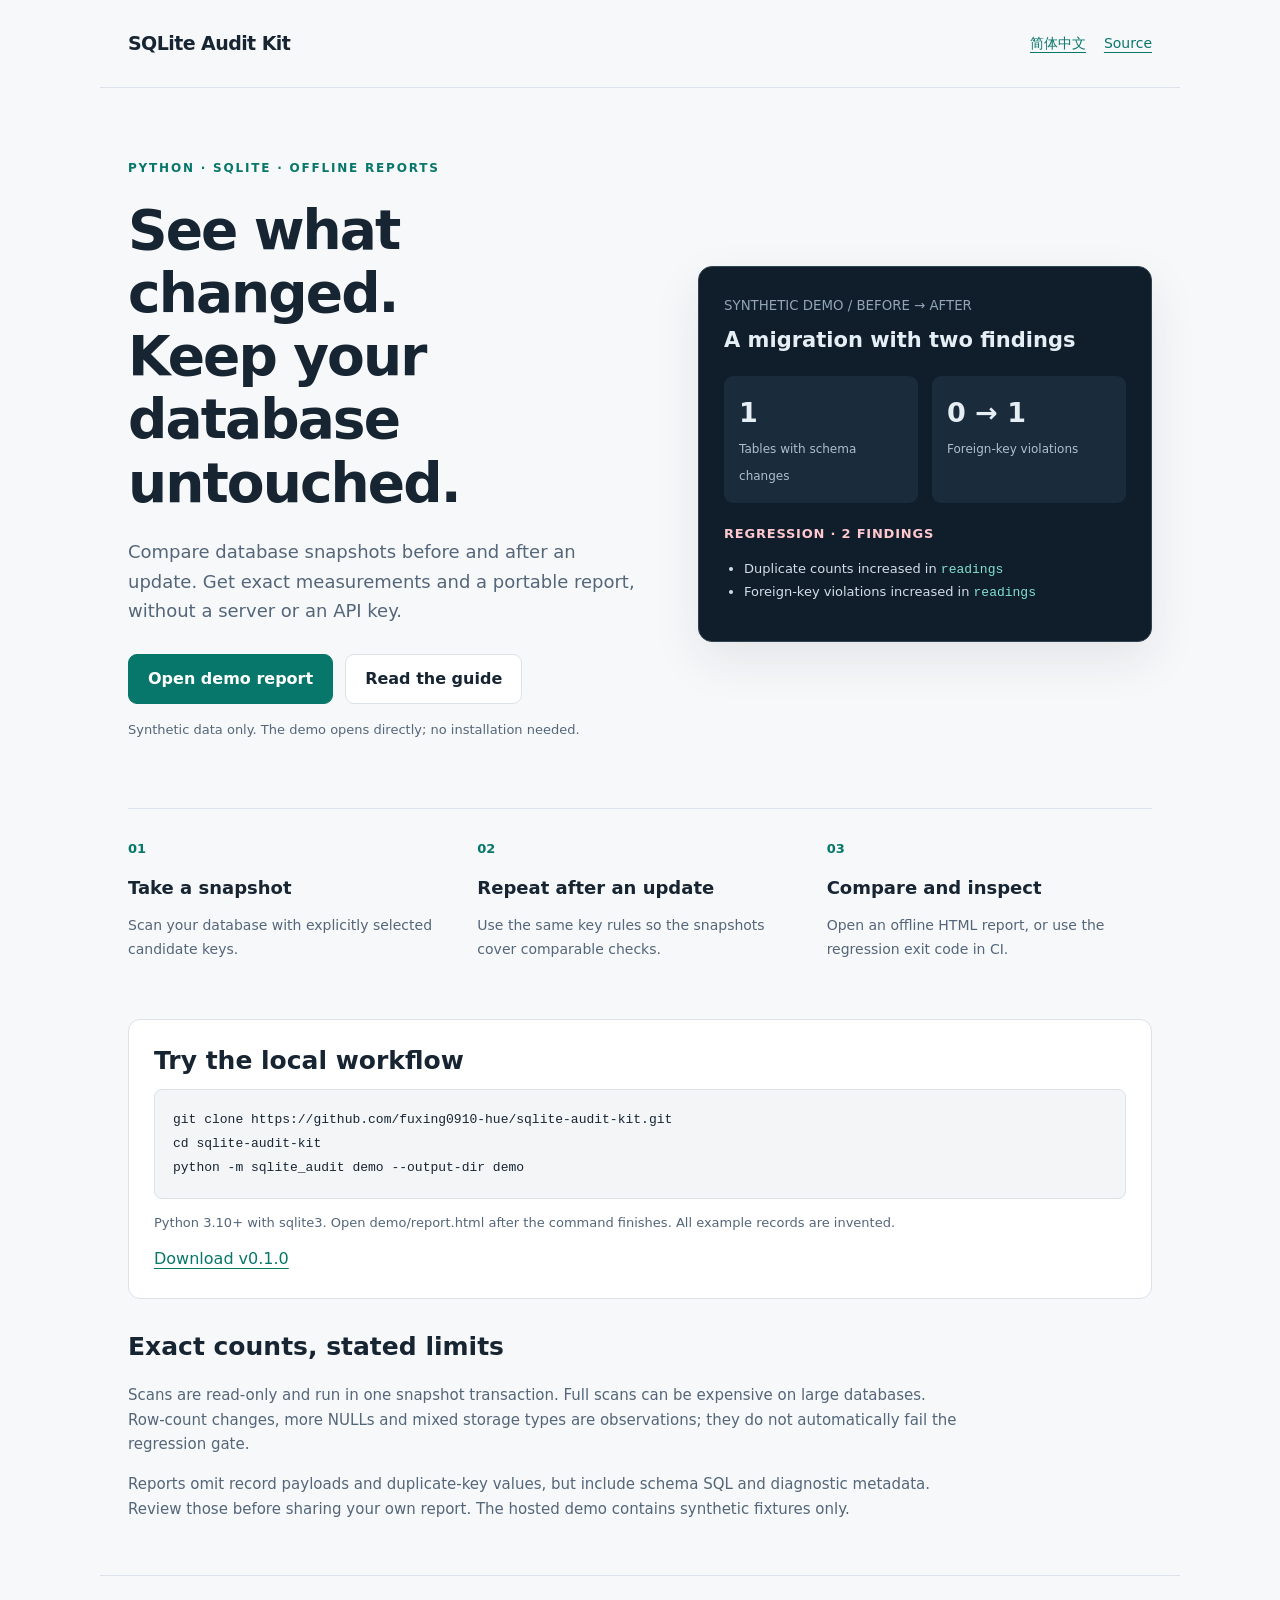
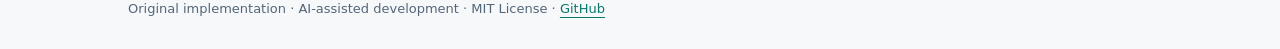
==== site/index.html @ 7a184674 "Add Chinese guides and publish bilingual demo pages" ====
<!doctype html>
<html lang="en"><head><meta charset="utf-8"><meta name="viewport" content="width=device-width,initial-scale=1">
<meta http-equiv="Content-Security-Policy" content="default-src 'none'; style-src 'unsafe-inline'; img-src 'self'; base-uri 'none'; form-action 'none'">
<title>SQLite Audit Kit — read-only database migration reports</title><meta name="description" content="Compare SQLite schema, exact row counts, NULLs, storage types, foreign keys and selected-key duplicates. Python CLI, offline HTML reports, zero runtime dependencies.">
<link rel="canonical" href="https://fuxing0910-hue.github.io/sqlite-audit-kit/"><link rel="alternate" hreflang="en" href="https://fuxing0910-hue.github.io/sqlite-audit-kit/"><link rel="alternate" hreflang="zh-CN" href="https://fuxing0910-hue.github.io/sqlite-audit-kit/zh.html"><link rel="alternate" hreflang="x-default" href="https://fuxing0910-hue.github.io/sqlite-audit-kit/">
<meta property="og:type" content="website"><meta property="og:title" content="SQLite Audit Kit — read-only database migration reports"><meta property="og:description" content="Compare SQLite schema, exact row counts, NULLs, storage types, foreign keys and selected-key duplicates. Python CLI, offline HTML reports, zero runtime dependencies."><meta property="og:url" content="https://fuxing0910-hue.github.io/sqlite-audit-kit/">
<style>
:root{color-scheme:light;--bg:#f7f8fa;--ink:#172533;--muted:#546679;--line:#dbe2e9;--accent:#08776b}
*{box-sizing:border-box}body{margin:0;background:var(--bg);color:var(--ink);font:16px/1.65 system-ui,-apple-system,"Segoe UI",sans-serif}a{color:var(--accent);text-underline-offset:4px}a:focus-visible{outline:3px solid #b17b13;outline-offset:5px}header,main,footer{max-width:1080px;margin:auto;padding:0 28px}header{display:flex;justify-content:space-between;align-items:center;gap:20px;padding-top:28px;padding-bottom:28px;border-bottom:1px solid var(--line)}.brand{font-weight:800;font-size:19px;letter-spacing:-.03em;color:var(--ink);text-decoration:none}nav{display:flex;gap:18px;flex-wrap:wrap;font-size:14px}.hero{display:grid;grid-template-columns:1.15fr 1fr;gap:48px;align-items:center;padding:66px 0 54px}.eyebrow{color:var(--accent);font:700 12px/1.5 system-ui;letter-spacing:.15em;text-transform:uppercase}h1{font-size:clamp(34px,4.3vw,55px);line-height:1.15;letter-spacing:-.035em;margin:18px 0 22px}h2{font-size:25px;line-height:1.25}h3{font-size:18px;line-height:1.4;margin:14px 0 7px}.lede{color:var(--muted);font-size:18px}.actions{display:flex;flex-wrap:wrap;gap:12px;margin:28px 0 15px}.button{display:inline-block;padding:11px 19px;border:1px solid var(--line);border-radius:9px;text-decoration:none;font-weight:700;background:white;color:var(--ink)}.button.primary{background:var(--accent);border-color:var(--accent);color:white}.note{font-size:13px;color:var(--muted)}.report{border:1px solid #304351;border-radius:14px;background:#101d2a;color:#e6eef5;padding:25px;box-shadow:0 18px 48px #17253316}.report small{color:#91a5b8}.report h2{font-size:21px;margin:9px 0 22px}.metrics{display:grid;grid-template-columns:1fr 1fr;gap:14px}.metric{padding:15px;background:#1a2b3b;border-radius:9px}.metric strong{display:block;font-size:27px}.metric span{font-size:12px;color:#afbecb}.regression{margin:20px 0 14px;color:#ffc8cf;font-size:13px;font-weight:700;letter-spacing:.06em}.report ul{padding-left:20px;font-size:13px;color:#d2dfe9}.report code{color:#80e2cf}.steps{display:grid;grid-template-columns:repeat(3,1fr);gap:24px;padding:26px 0 38px;border-top:1px solid var(--line)}.step .number{color:var(--accent);font-weight:800;font-size:13px}.step p{color:var(--muted);font-size:14px}.quick{border:1px solid var(--line);border-radius:12px;background:white;padding:25px;margin:6px 0 32px}.quick h2{margin:0 0 13px}pre{white-space:pre-wrap;overflow-wrap:anywhere;font:13px/1.85 ui-monospace,Consolas,monospace;background:#f3f5f7;border:1px solid var(--line);padding:18px;border-radius:8px}code{font-family:ui-monospace,Consolas,monospace}.scope{max-width:830px;padding:0 0 38px}.scope p{color:var(--muted);font-size:15px}footer{padding-top:22px;padding-bottom:30px;border-top:1px solid var(--line);font-size:13px;color:var(--muted)}@media(max-width:760px){header,main,footer{padding-left:20px;padding-right:20px}.hero{grid-template-columns:1fr;gap:30px;padding:38px 0}.steps{grid-template-columns:1fr;gap:10px}.report{padding:21px}nav{gap:12px}header{align-items:flex-start}.brand{font-size:17px}}
</style></head><body><header><a class="brand" href="index.html">SQLite Audit Kit</a><nav aria-label="Project navigation"><a href="zh.html" lang="zh-CN">简体中文</a><a href="https://github.com/fuxing0910-hue/sqlite-audit-kit">Source</a></nav></header>
<main><section class="hero"><div><span class="eyebrow">Python · SQLite · Offline reports</span><h1>See what changed.<br>Keep your database untouched.</h1><p class="lede">Compare database snapshots before and after an update. Get exact measurements and a portable report, without a server or an API key.</p><div class="actions"><a class="button primary" href="demo.html">Open demo report</a><a class="button" href="https://github.com/fuxing0910-hue/sqlite-audit-kit/blob/main/README.md">Read the guide</a></div><p class="note">Synthetic data only. The demo opens directly; no installation needed.</p></div>
<aside class="report" aria-label="Demo summary"><small>SYNTHETIC DEMO / BEFORE → AFTER</small><h2>A migration with two findings</h2><div class="metrics"><div class="metric"><strong>1</strong><span>Tables with schema changes</span></div><div class="metric"><strong>0 → 1</strong><span>Foreign-key violations</span></div></div><p class="regression">REGRESSION · 2 FINDINGS</p><ul><li>Duplicate counts increased in <code>readings</code></li><li>Foreign-key violations increased in <code>readings</code></li></ul></aside></section>
<section class="steps" aria-label="Workflow"><article class="step"><span class="number">01</span><h3>Take a snapshot</h3><p>Scan your database with explicitly selected candidate keys.</p></article><article class="step"><span class="number">02</span><h3>Repeat after an update</h3><p>Use the same key rules so the snapshots cover comparable checks.</p></article><article class="step"><span class="number">03</span><h3>Compare and inspect</h3><p>Open an offline HTML report, or use the regression exit code in CI.</p></article></section>
<section class="quick"><h2>Try the local workflow</h2><pre><code>git clone https://github.com/fuxing0910-hue/sqlite-audit-kit.git
cd sqlite-audit-kit
python -m sqlite_audit demo --output-dir demo</code></pre><p class="note">Python 3.10+ with sqlite3. Open demo/report.html after the command finishes. All example records are invented.</p><a href="https://github.com/fuxing0910-hue/sqlite-audit-kit/releases">Download v0.1.0</a></section>
<section class="scope"><h2>Exact counts, stated limits</h2><p>Scans are read-only and run in one snapshot transaction. Full scans can be expensive on large databases. Row-count changes, more NULLs and mixed storage types are observations; they do not automatically fail the regression gate.</p><p>Reports omit record payloads and duplicate-key values, but include schema SQL and diagnostic metadata. Review those before sharing your own report. The hosted demo contains synthetic fixtures only.</p></section></main><footer>Original implementation · AI-assisted development · MIT License · <a href="https://github.com/fuxing0910-hue/sqlite-audit-kit">GitHub</a></footer></body></html>
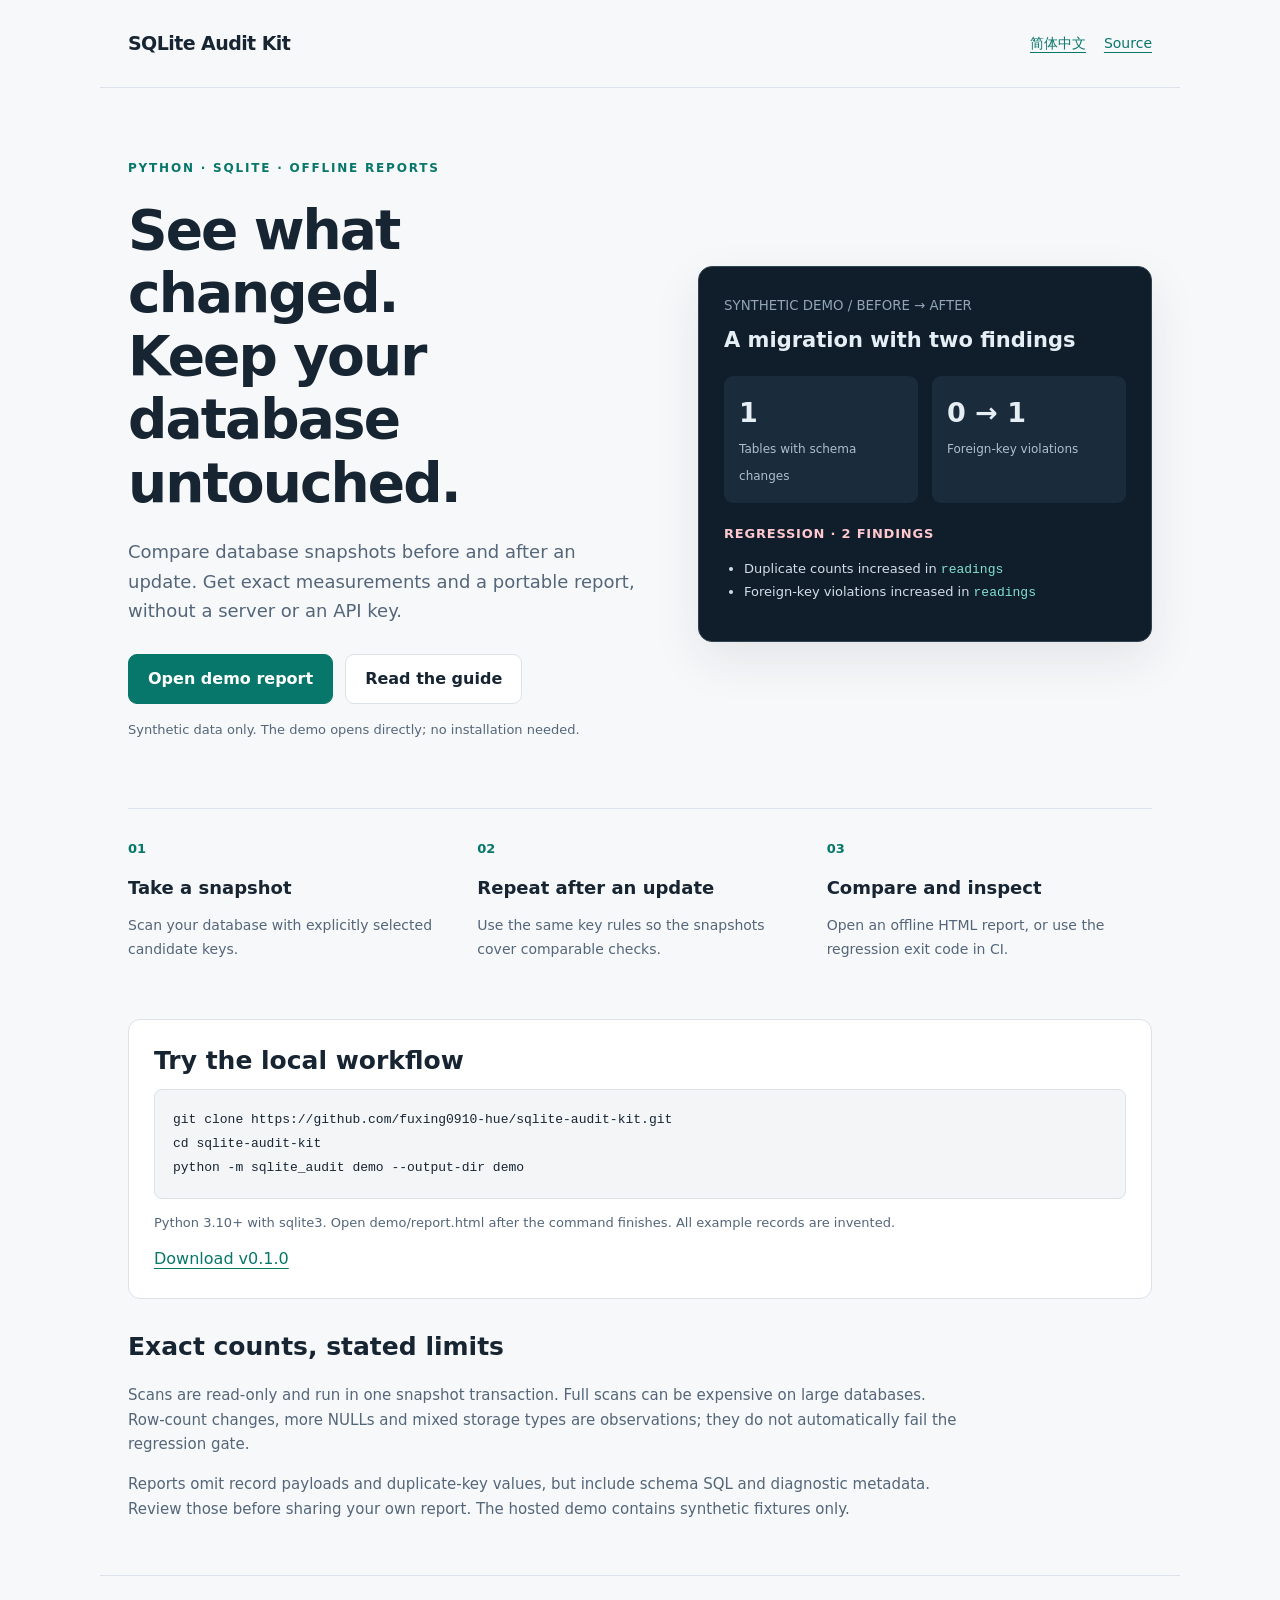
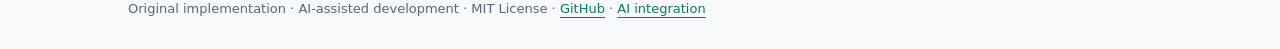
==== commit 20a59d3d: "Add portable migration skill and multi-provider audit tools" ====
--- a/site/index.html
+++ b/site/index.html
@@ -14,4 +14,4 @@
 <section class="quick"><h2>Try the local workflow</h2><pre><code>git clone https://github.com/fuxing0910-hue/sqlite-audit-kit.git
 cd sqlite-audit-kit
 python -m sqlite_audit demo --output-dir demo</code></pre><p class="note">Python 3.10+ with sqlite3. Open demo/report.html after the command finishes. All example records are invented.</p><a href="https://github.com/fuxing0910-hue/sqlite-audit-kit/releases">Download v0.1.0</a></section>
-<section class="scope"><h2>Exact counts, stated limits</h2><p>Scans are read-only and run in one snapshot transaction. Full scans can be expensive on large databases. Row-count changes, more NULLs and mixed storage types are observations; they do not automatically fail the regression gate.</p><p>Reports omit record payloads and duplicate-key values, but include schema SQL and diagnostic metadata. Review those before sharing your own report. The hosted demo contains synthetic fixtures only.</p></section></main><footer>Original implementation · AI-assisted development · MIT License · <a href="https://github.com/fuxing0910-hue/sqlite-audit-kit">GitHub</a></footer></body></html>
+<section class="scope"><h2>Exact counts, stated limits</h2><p>Scans are read-only and run in one snapshot transaction. Full scans can be expensive on large databases. Row-count changes, more NULLs and mixed storage types are observations; they do not automatically fail the regression gate.</p><p>Reports omit record payloads and duplicate-key values, but include schema SQL and diagnostic metadata. Review those before sharing your own report. The hosted demo contains synthetic fixtures only.</p></section></main><footer>Original implementation · AI-assisted development · MIT License · <a href="https://github.com/fuxing0910-hue/sqlite-audit-kit">GitHub</a> · <a href="https://github.com/fuxing0910-hue/sqlite-audit-kit/blob/main/docs/agents.md">AI integration</a></footer></body></html>
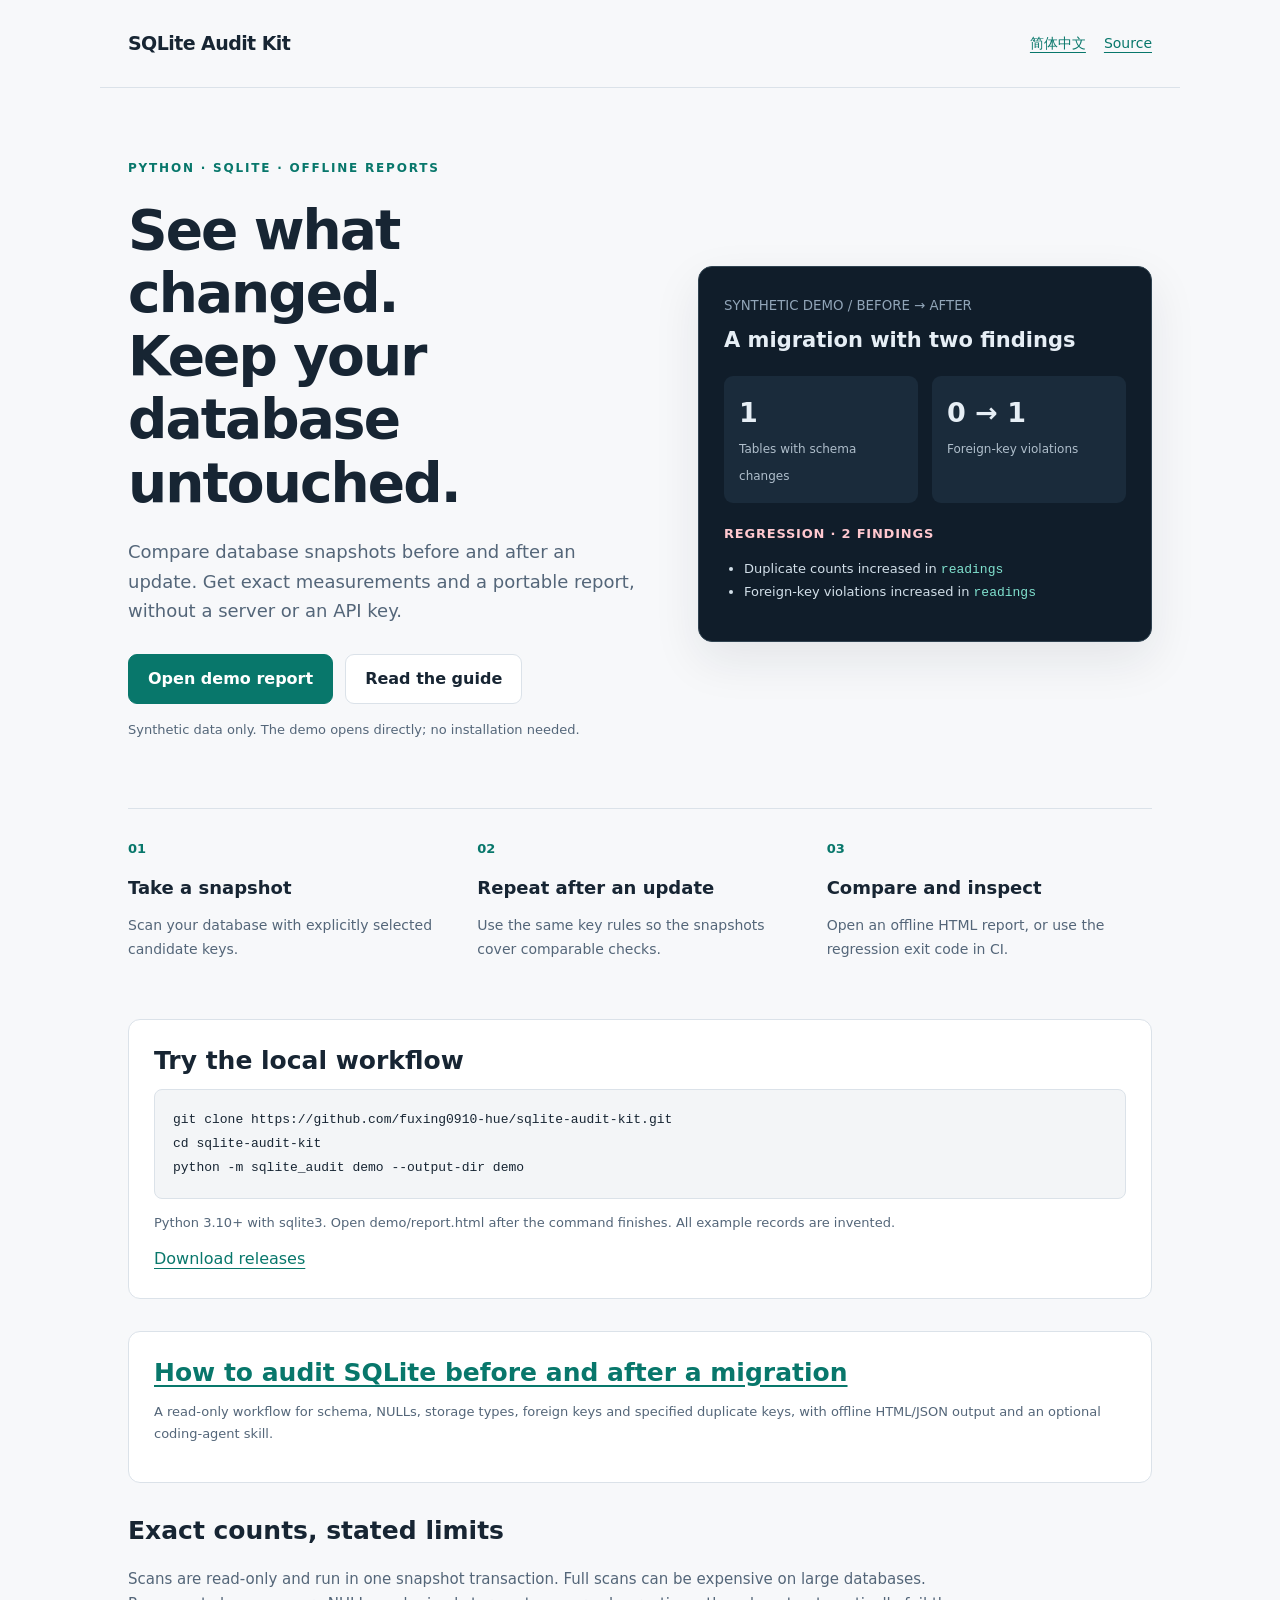
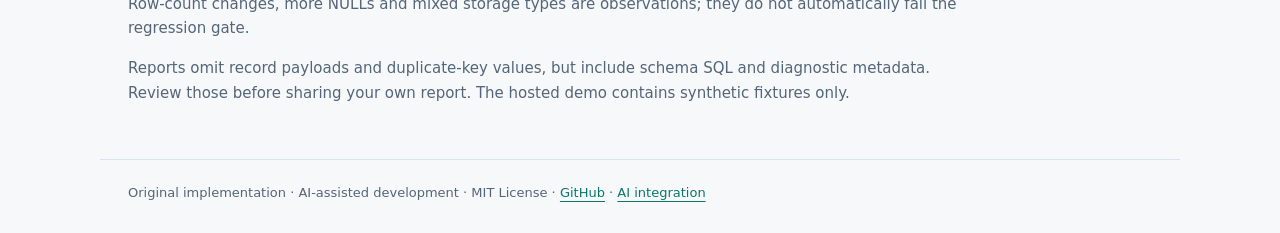
==== commit bf4e90dc: "Publish searchable SQLite migration audit task guide" ====
--- a/site/index.html
+++ b/site/index.html
@@ -13,5 +13,6 @@
 <section class="steps" aria-label="Workflow"><article class="step"><span class="number">01</span><h3>Take a snapshot</h3><p>Scan your database with explicitly selected candidate keys.</p></article><article class="step"><span class="number">02</span><h3>Repeat after an update</h3><p>Use the same key rules so the snapshots cover comparable checks.</p></article><article class="step"><span class="number">03</span><h3>Compare and inspect</h3><p>Open an offline HTML report, or use the regression exit code in CI.</p></article></section>
 <section class="quick"><h2>Try the local workflow</h2><pre><code>git clone https://github.com/fuxing0910-hue/sqlite-audit-kit.git
 cd sqlite-audit-kit
-python -m sqlite_audit demo --output-dir demo</code></pre><p class="note">Python 3.10+ with sqlite3. Open demo/report.html after the command finishes. All example records are invented.</p><a href="https://github.com/fuxing0910-hue/sqlite-audit-kit/releases">Download v0.1.0</a></section>
+python -m sqlite_audit demo --output-dir demo</code></pre><p class="note">Python 3.10+ with sqlite3. Open demo/report.html after the command finishes. All example records are invented.</p><a href="https://github.com/fuxing0910-hue/sqlite-audit-kit/releases">Download releases</a></section>
+<section class="quick"><h2><a href="sqlite-migration-audit.html">How to audit SQLite before and after a migration</a></h2><p class="note">A read-only workflow for schema, NULLs, storage types, foreign keys and specified duplicate keys, with offline HTML/JSON output and an optional coding-agent skill.</p></section>
 <section class="scope"><h2>Exact counts, stated limits</h2><p>Scans are read-only and run in one snapshot transaction. Full scans can be expensive on large databases. Row-count changes, more NULLs and mixed storage types are observations; they do not automatically fail the regression gate.</p><p>Reports omit record payloads and duplicate-key values, but include schema SQL and diagnostic metadata. Review those before sharing your own report. The hosted demo contains synthetic fixtures only.</p></section></main><footer>Original implementation · AI-assisted development · MIT License · <a href="https://github.com/fuxing0910-hue/sqlite-audit-kit">GitHub</a> · <a href="https://github.com/fuxing0910-hue/sqlite-audit-kit/blob/main/docs/agents.md">AI integration</a></footer></body></html>
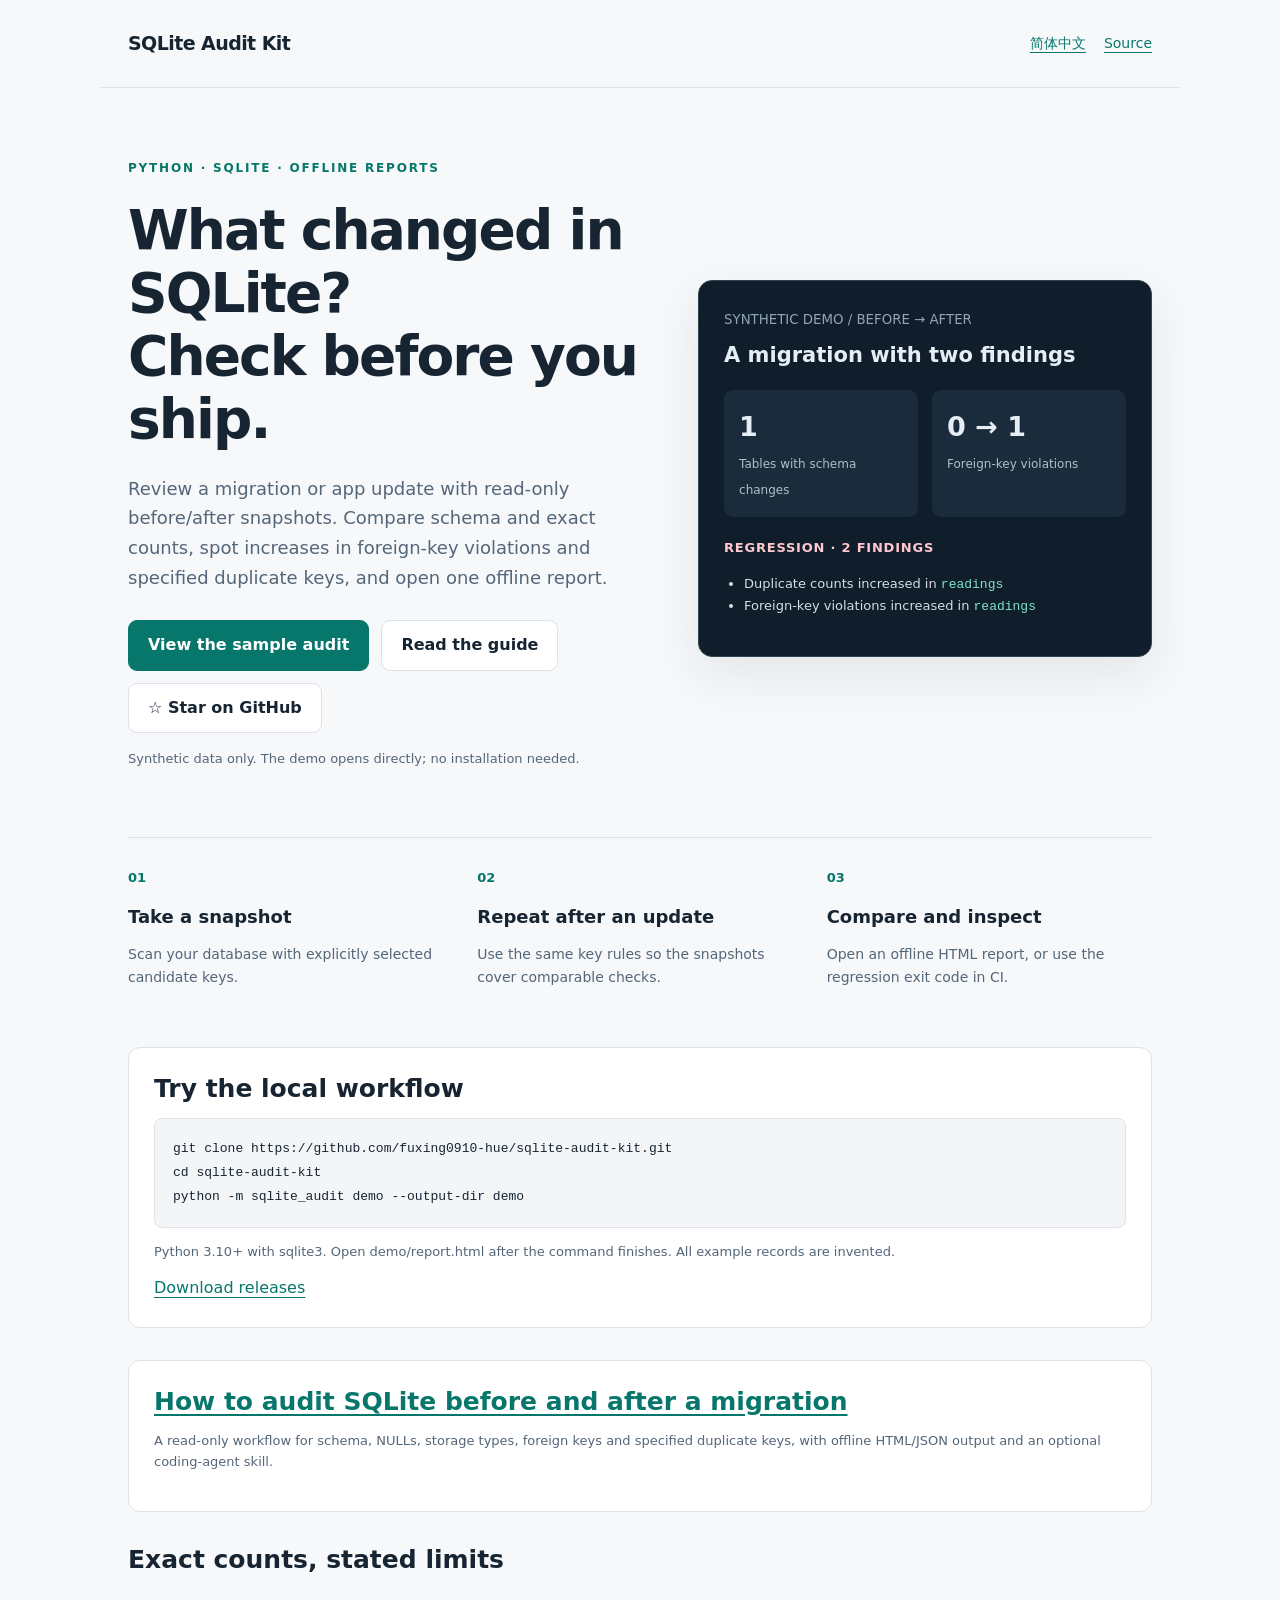
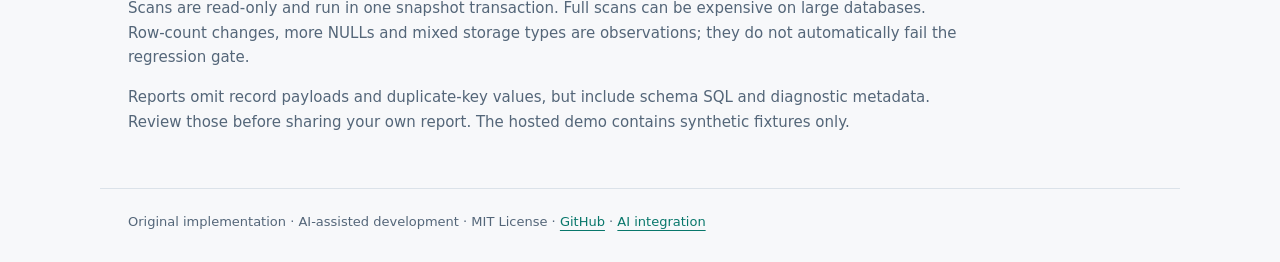
==== commit cbfe242b: "Improve trial and star entry points with original share preview" ====
--- a/site/index.html
+++ b/site/index.html
@@ -8,7 +8,7 @@
 :root{color-scheme:light;--bg:#f7f8fa;--ink:#172533;--muted:#546679;--line:#dbe2e9;--accent:#08776b}
 *{box-sizing:border-box}body{margin:0;background:var(--bg);color:var(--ink);font:16px/1.65 system-ui,-apple-system,"Segoe UI",sans-serif}a{color:var(--accent);text-underline-offset:4px}a:focus-visible{outline:3px solid #b17b13;outline-offset:5px}header,main,footer{max-width:1080px;margin:auto;padding:0 28px}header{display:flex;justify-content:space-between;align-items:center;gap:20px;padding-top:28px;padding-bottom:28px;border-bottom:1px solid var(--line)}.brand{font-weight:800;font-size:19px;letter-spacing:-.03em;color:var(--ink);text-decoration:none}nav{display:flex;gap:18px;flex-wrap:wrap;font-size:14px}.hero{display:grid;grid-template-columns:1.15fr 1fr;gap:48px;align-items:center;padding:66px 0 54px}.eyebrow{color:var(--accent);font:700 12px/1.5 system-ui;letter-spacing:.15em;text-transform:uppercase}h1{font-size:clamp(34px,4.3vw,55px);line-height:1.15;letter-spacing:-.035em;margin:18px 0 22px}h2{font-size:25px;line-height:1.25}h3{font-size:18px;line-height:1.4;margin:14px 0 7px}.lede{color:var(--muted);font-size:18px}.actions{display:flex;flex-wrap:wrap;gap:12px;margin:28px 0 15px}.button{display:inline-block;padding:11px 19px;border:1px solid var(--line);border-radius:9px;text-decoration:none;font-weight:700;background:white;color:var(--ink)}.button.primary{background:var(--accent);border-color:var(--accent);color:white}.note{font-size:13px;color:var(--muted)}.report{border:1px solid #304351;border-radius:14px;background:#101d2a;color:#e6eef5;padding:25px;box-shadow:0 18px 48px #17253316}.report small{color:#91a5b8}.report h2{font-size:21px;margin:9px 0 22px}.metrics{display:grid;grid-template-columns:1fr 1fr;gap:14px}.metric{padding:15px;background:#1a2b3b;border-radius:9px}.metric strong{display:block;font-size:27px}.metric span{font-size:12px;color:#afbecb}.regression{margin:20px 0 14px;color:#ffc8cf;font-size:13px;font-weight:700;letter-spacing:.06em}.report ul{padding-left:20px;font-size:13px;color:#d2dfe9}.report code{color:#80e2cf}.steps{display:grid;grid-template-columns:repeat(3,1fr);gap:24px;padding:26px 0 38px;border-top:1px solid var(--line)}.step .number{color:var(--accent);font-weight:800;font-size:13px}.step p{color:var(--muted);font-size:14px}.quick{border:1px solid var(--line);border-radius:12px;background:white;padding:25px;margin:6px 0 32px}.quick h2{margin:0 0 13px}pre{white-space:pre-wrap;overflow-wrap:anywhere;font:13px/1.85 ui-monospace,Consolas,monospace;background:#f3f5f7;border:1px solid var(--line);padding:18px;border-radius:8px}code{font-family:ui-monospace,Consolas,monospace}.scope{max-width:830px;padding:0 0 38px}.scope p{color:var(--muted);font-size:15px}footer{padding-top:22px;padding-bottom:30px;border-top:1px solid var(--line);font-size:13px;color:var(--muted)}@media(max-width:760px){header,main,footer{padding-left:20px;padding-right:20px}.hero{grid-template-columns:1fr;gap:30px;padding:38px 0}.steps{grid-template-columns:1fr;gap:10px}.report{padding:21px}nav{gap:12px}header{align-items:flex-start}.brand{font-size:17px}}
 </style></head><body><header><a class="brand" href="index.html">SQLite Audit Kit</a><nav aria-label="Project navigation"><a href="zh.html" lang="zh-CN">简体中文</a><a href="https://github.com/fuxing0910-hue/sqlite-audit-kit">Source</a></nav></header>
-<main><section class="hero"><div><span class="eyebrow">Python · SQLite · Offline reports</span><h1>See what changed.<br>Keep your database untouched.</h1><p class="lede">Compare database snapshots before and after an update. Get exact measurements and a portable report, without a server or an API key.</p><div class="actions"><a class="button primary" href="demo.html">Open demo report</a><a class="button" href="https://github.com/fuxing0910-hue/sqlite-audit-kit/blob/main/README.md">Read the guide</a></div><p class="note">Synthetic data only. The demo opens directly; no installation needed.</p></div>
+<main><section class="hero"><div><span class="eyebrow">Python · SQLite · Offline reports</span><h1>What changed in SQLite?<br>Check before you ship.</h1><p class="lede">Review a migration or app update with read-only before/after snapshots. Compare schema and exact counts, spot increases in foreign-key violations and specified duplicate keys, and open one offline report.</p><div class="actions"><a class="button primary" href="demo.html">View the sample audit</a><a class="button" href="https://github.com/fuxing0910-hue/sqlite-audit-kit/blob/main/README.md">Read the guide</a><a class="button" href="https://github.com/fuxing0910-hue/sqlite-audit-kit">☆ Star on GitHub</a></div><p class="note">Synthetic data only. The demo opens directly; no installation needed.</p></div>
 <aside class="report" aria-label="Demo summary"><small>SYNTHETIC DEMO / BEFORE → AFTER</small><h2>A migration with two findings</h2><div class="metrics"><div class="metric"><strong>1</strong><span>Tables with schema changes</span></div><div class="metric"><strong>0 → 1</strong><span>Foreign-key violations</span></div></div><p class="regression">REGRESSION · 2 FINDINGS</p><ul><li>Duplicate counts increased in <code>readings</code></li><li>Foreign-key violations increased in <code>readings</code></li></ul></aside></section>
 <section class="steps" aria-label="Workflow"><article class="step"><span class="number">01</span><h3>Take a snapshot</h3><p>Scan your database with explicitly selected candidate keys.</p></article><article class="step"><span class="number">02</span><h3>Repeat after an update</h3><p>Use the same key rules so the snapshots cover comparable checks.</p></article><article class="step"><span class="number">03</span><h3>Compare and inspect</h3><p>Open an offline HTML report, or use the regression exit code in CI.</p></article></section>
 <section class="quick"><h2>Try the local workflow</h2><pre><code>git clone https://github.com/fuxing0910-hue/sqlite-audit-kit.git
